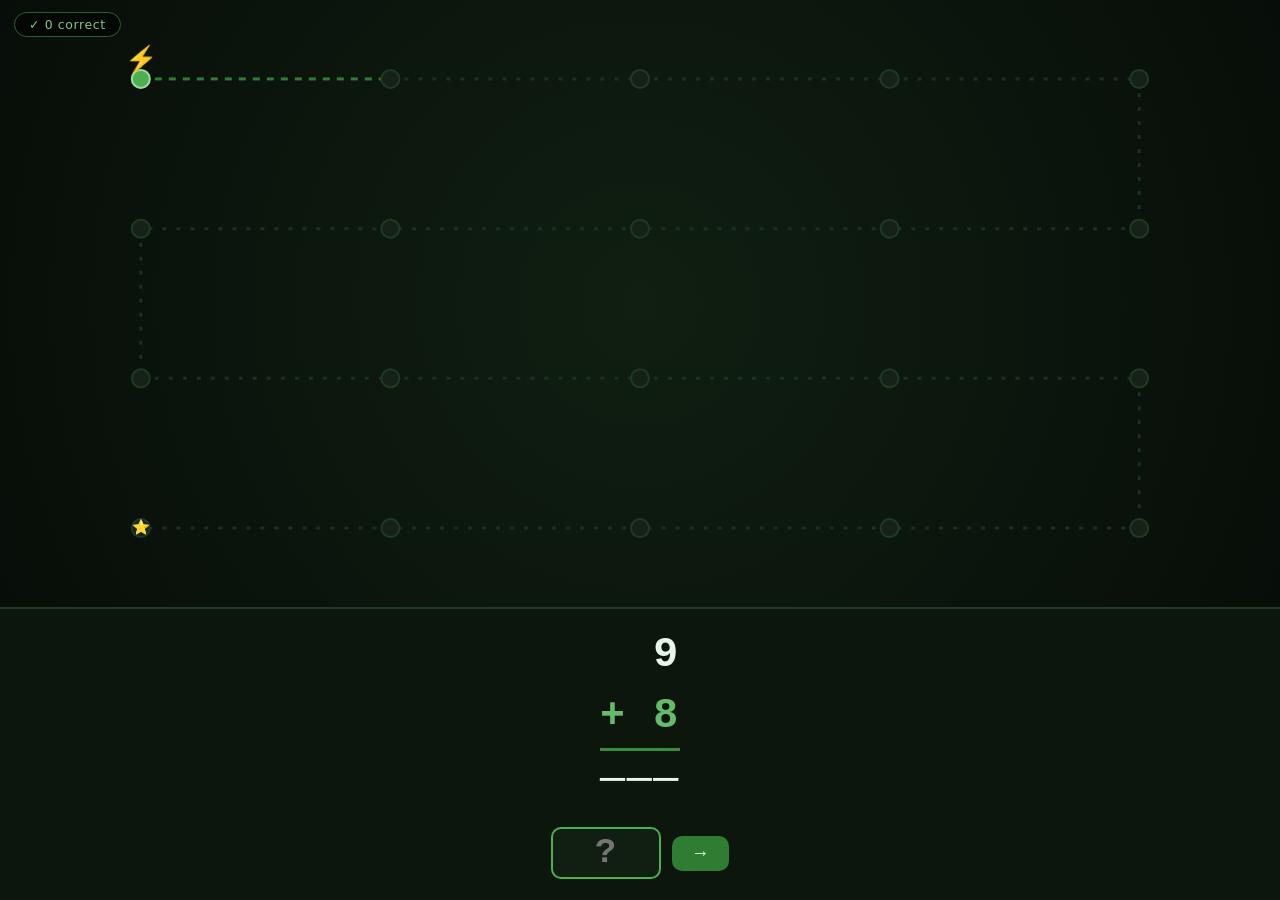
==== spoon-game/math-game/index.html @ b2544bc9 "Fix Vercel routing: serve landing page and both games from spoon-game/ Vercel project root is set to" ====
<!DOCTYPE html>
<html lang="en">
<head>
<meta charset="UTF-8">
<meta name="viewport" content="width=device-width, initial-scale=1.0">
<title>Math Adventure</title>
<style>
* { box-sizing: border-box; margin: 0; padding: 0; }

body {
  background: #080f09;
  font-family: 'Segoe UI', system-ui, sans-serif;
  height: 100dvh;
  display: flex;
  flex-direction: column;
  overflow: hidden;
  color: #fff;
  user-select: none;
}

/* ── Map area ─────────────────────────────── */
#mapWrap {
  flex: 1;
  position: relative;
  overflow: hidden;
}

canvas {
  display: block;
  width: 100%;
  height: 100%;
}

#scoreBadge {
  position: absolute;
  top: 12px;
  left: 14px;
  background: rgba(0,0,0,0.5);
  border: 1px solid #2e5c32;
  border-radius: 20px;
  padding: 4px 14px;
  font-size: 0.78rem;
  color: #81c784;
  pointer-events: none;
  letter-spacing: 0.05em;
}

/* ── Math panel ───────────────────────────── */
#mathPanel {
  background: #0c160d;
  border-top: 2px solid #1e3d22;
  padding: 1rem 1.2rem 1.3rem;
  display: flex;
  flex-direction: column;
  align-items: center;
  gap: 0.75rem;
}

.problem-block {
  font-family: 'Courier New', Courier, monospace;
  font-size: clamp(1.5rem, 5.5vw, 2.6rem);
  font-weight: 700;
  line-height: 1.45;
  color: #e8f5e9;
  text-align: right;
  letter-spacing: 0.04em;
}

.problem-block .line-b { color: #66bb6a; }

.problem-block .line-sep {
  border-top: 3px solid #388e3c;
  margin: 2px 0 4px;
}

.answer-row {
  display: flex;
  align-items: center;
  gap: 0.7rem;
}

#ansInput {
  font-family: 'Courier New', Courier, monospace;
  font-size: clamp(1.3rem, 5vw, 2.2rem);
  font-weight: 700;
  width: 110px;
  text-align: center;
  background: #111f13;
  border: 2px solid #2e5c32;
  border-radius: 10px;
  color: #fff;
  padding: 0.25rem 0.4rem;
  outline: none;
  transition: border-color 0.15s;
  -moz-appearance: textfield;
}
#ansInput::-webkit-outer-spin-button,
#ansInput::-webkit-inner-spin-button { -webkit-appearance: none; }
#ansInput:focus { border-color: #4caf50; }
#ansInput.wrong { animation: shake 0.35s ease; border-color: #e53935; }

@keyframes shake {
  0%,100% { transform: translateX(0); }
  20%      { transform: translateX(-7px); }
  40%      { transform: translateX(7px); }
  60%      { transform: translateX(-5px); }
  80%      { transform: translateX(5px); }
}

#goBtn {
  background: #2e7d32;
  border: none;
  border-radius: 10px;
  color: #fff;
  font-size: 1.15rem;
  font-weight: 800;
  padding: 0.4rem 1.2rem;
  cursor: pointer;
  transition: background 0.12s, transform 0.1s;
  letter-spacing: 0.04em;
}
#goBtn:hover  { background: #388e3c; }
#goBtn:active { transform: scale(0.94); }

/* ── Encounter overlay ────────────────────── */
#encOverlay {
  position: absolute;
  inset: 0;
  background: rgba(0,0,0,0.78);
  display: flex;
  align-items: center;
  justify-content: center;
  z-index: 20;
  opacity: 0;
  pointer-events: none;
  transition: opacity 0.25s;
}
#encOverlay.show {
  opacity: 1;
  pointer-events: auto;
}
.enc-card {
  background: #0e1a10;
  border: 2px solid #4caf50;
  border-radius: 22px;
  padding: 1.8rem 2.2rem;
  text-align: center;
  display: flex;
  flex-direction: column;
  align-items: center;
  gap: 0.6rem;
  animation: popIn 0.28s cubic-bezier(.34,1.56,.64,1);
}
@keyframes popIn {
  from { transform: scale(0.6); opacity: 0; }
  to   { transform: scale(1);   opacity: 1; }
}
.enc-wild {
  font-size: 0.72rem;
  letter-spacing: 0.14em;
  color: #66bb6a;
  text-transform: uppercase;
}
.enc-name {
  font-size: 1.9rem;
  font-weight: 900;
  color: #fff;
}
.enc-sprite {
  width: 112px;
  height: 112px;
  image-rendering: pixelated;
  animation: bob 0.7s ease-in-out infinite alternate;
}
@keyframes bob {
  from { transform: translateY(0); }
  to   { transform: translateY(-9px); }
}
.enc-btn {
  background: #2e7d32;
  border: none;
  border-radius: 10px;
  color: #fff;
  font-size: 0.95rem;
  font-weight: 700;
  padding: 0.55rem 2rem;
  cursor: pointer;
  margin-top: 0.3rem;
  transition: background 0.12s;
}
.enc-btn:hover { background: #388e3c; }

/* ── Win screen ───────────────────────────── */
#winScreen {
  position: absolute;
  inset: 0;
  background: rgba(0,0,0,0.88);
  display: none;
  flex-direction: column;
  align-items: center;
  justify-content: center;
  gap: 1rem;
  z-index: 30;
  text-align: center;
  padding: 1rem;
}
#winScreen.show { display: flex; }
.win-emoji { font-size: 4rem; animation: spin 1.5s linear infinite; }
@keyframes spin { to { transform: rotate(360deg); } }
.win-title {
  font-size: clamp(2rem, 8vw, 3.2rem);
  font-weight: 900;
  background: linear-gradient(135deg, #ffd700, #ff8c00);
  -webkit-background-clip: text;
  -webkit-text-fill-color: transparent;
  background-clip: text;
}
.win-sub { font-size: 1rem; color: #aaa; }
.win-btn {
  background: #ffd700;
  color: #111;
  border: none;
  border-radius: 14px;
  font-size: 1.05rem;
  font-weight: 800;
  padding: 0.75rem 2.5rem;
  cursor: pointer;
  margin-top: 0.4rem;
  transition: transform 0.1s;
}
.win-btn:active { transform: scale(0.95); }
</style>
</head>
<body>

<div id="mapWrap">
  <canvas id="mapCanvas"></canvas>
  <div id="scoreBadge">✓ 0 correct</div>

  <div id="encOverlay">
    <div class="enc-card">
      <div class="enc-wild">A wild Pokémon appeared!</div>
      <div class="enc-name" id="encName"></div>
      <img class="enc-sprite" id="encSprite" src="" alt="">
      <button class="enc-btn" id="encBtn">Continue →</button>
    </div>
  </div>

  <div id="winScreen">
    <div class="win-emoji">🏆</div>
    <div class="win-title">You Win!</div>
    <div class="win-sub" id="winSub"></div>
    <button class="win-btn" id="winBtn">Play Again</button>
  </div>
</div>

<div id="mathPanel">
  <div class="problem-block">
    <div id="lineA">&nbsp;</div>
    <div class="line-b" id="lineB">&nbsp;</div>
    <div class="line-sep" id="lineSep">&nbsp;</div>
  </div>
  <div class="answer-row">
    <input id="ansInput" type="text" inputmode="numeric" placeholder="?" autocomplete="off" spellcheck="false">
    <button id="goBtn">→</button>
  </div>
</div>

<script>
// ─── Pokémon data ────────────────────────────────────────────────────
const PKM = {
  1:'Bulbasaur', 4:'Charmander', 7:'Squirtle', 10:'Caterpie',
  13:'Weedle', 16:'Pidgey', 19:'Rattata', 21:'Spearow',
  23:'Ekans', 25:'Pikachu', 27:'Sandshrew', 29:'Nidoran♀',
  32:'Nidoran♂', 35:'Clefairy', 37:'Vulpix', 39:'Jigglypuff',
  41:'Zubat', 43:'Oddish', 46:'Paras', 48:'Venonat',
  50:'Diglett', 52:'Meowth', 54:'Psyduck', 56:'Mankey',
  58:'Growlithe', 60:'Poliwag', 63:'Abra', 66:'Machop',
  69:'Bellsprout', 72:'Tentacool', 74:'Geodude', 77:'Ponyta',
  79:'Slowpoke', 81:'Magnemite', 84:'Doduo', 86:'Seel',
  88:'Grimer', 90:'Shellder', 92:'Gastly', 95:'Onix',
  96:'Drowzee', 98:'Krabby', 100:'Voltorb', 102:'Exeggcute',
  104:'Cubone', 109:'Koffing', 111:'Rhyhorn', 113:'Chansey',
  114:'Tangela', 116:'Horsea', 118:'Goldeen', 120:'Staryu',
  122:'Mr. Mime', 123:'Scyther', 125:'Electabuzz', 126:'Magmar',
  127:'Pinsir', 129:'Magikarp', 131:'Lapras', 133:'Eevee',
  137:'Porygon', 138:'Omanyte', 140:'Kabuto', 143:'Snorlax',
  147:'Dratini', 150:'Mewtwo', 151:'Mew',
};
const PLAYER_ID = 25; // Pikachu

const POOL = Object.keys(PKM).map(Number).filter(id => id !== PLAYER_ID);
// Encounter node indices within the 20-node path (node 0 = start, never has encounter)
const ENC_POSITIONS = [2, 4, 7, 9, 12, 14, 16, 18, 19];

function shuffle(arr) {
  const a = [...arr];
  for (let i = a.length - 1; i > 0; i--) {
    const j = Math.floor(Math.random() * (i + 1));
    [a[i], a[j]] = [a[j], a[i]];
  }
  return a;
}

function buildPath() {
  const picked = shuffle(POOL).slice(0, ENC_POSITIONS.length);
  const encMap = {};
  ENC_POSITIONS.forEach((pos, i) => { encMap[pos] = picked[i]; });
  return Array.from({ length: 20 }, (_, i) => ({ pk: encMap[i] ?? null }));
}

function spriteUrl(id) {
  return `https://raw.githubusercontent.com/PokeAPI/sprites/master/sprites/pokemon/${id}.png`;
}

// ─── Map path ────────────────────────────────────────────────────────
let PATH = buildPath();

// ─── State ───────────────────────────────────────────────────────────
let curNode   = 0;
let playerX   = 0;
let playerY   = 0;
let moving    = false;
let moveFrom  = null;
let moveTo_   = null;
let moveStart = 0;
const MOVE_MS = 520;

let problem       = null;
let correctCount  = 0;
let revealed      = new Set([0]);
let encountered   = new Set();
let pendingEnc    = -1;
let gameOver      = false;

// ─── Sprite cache ────────────────────────────────────────────────────
const imgCache = {};
function getImg(id) {
  if (!imgCache[id]) {
    const img = new Image();
    img.src = spriteUrl(id);
    imgCache[id] = img;
  }
  return imgCache[id];
}
// Preload player + this run's encounter Pokémon
getImg(PLAYER_ID);
PATH.forEach(n => { if (n.pk) getImg(n.pk); });

// ─── Canvas / layout ─────────────────────────────────────────────────
const canvas = document.getElementById('mapCanvas');
const ctx    = canvas.getContext('2d');
let nodePos  = [];

function computeLayout() {
  canvas.width  = canvas.offsetWidth  * devicePixelRatio;
  canvas.height = canvas.offsetHeight * devicePixelRatio;
  ctx.scale(devicePixelRatio, devicePixelRatio);

  const W = canvas.offsetWidth;
  const H = canvas.offsetHeight;

  const COLS   = 5;
  const rows   = Math.ceil(PATH.length / COLS);
  const padX   = W * 0.11;
  const padY   = H * 0.13;
  const gapX   = (W - padX * 2) / (COLS - 1);
  const gapY   = rows > 1 ? (H - padY * 2) / (rows - 1) : 0;

  nodePos = PATH.map((_, i) => {
    const row = Math.floor(i / COLS);
    const col = i % COLS;
    const x   = padX + (row % 2 === 0 ? col : COLS - 1 - col) * gapX;
    const y   = padY + row * gapY;
    return { x, y };
  });

  playerX = nodePos[curNode].x;
  playerY = nodePos[curNode].y;
}

// ─── Render loop ─────────────────────────────────────────────────────
const NODE_R  = 9;
const PLR_SZ  = 96;

function draw(now) {
  const W = canvas.offsetWidth;
  const H = canvas.offsetHeight;
  ctx.clearRect(0, 0, W, H);

  // Background
  const grad = ctx.createRadialGradient(W/2, H/2, 0, W/2, H/2, Math.max(W, H) * 0.7);
  grad.addColorStop(0, '#101f12');
  grad.addColorStop(1, '#050906');
  ctx.fillStyle = grad;
  ctx.fillRect(0, 0, W, H);

  // Move animation update
  if (moving) {
    const t    = Math.min((now - moveStart) / MOVE_MS, 1);
    const ease = 1 - Math.pow(1 - t, 3);
    playerX = lerp(moveFrom.x, moveTo_.x, ease);
    playerY = lerp(moveFrom.y, moveTo_.y, ease);
    if (t >= 1) {
      moving  = false;
      playerX = moveTo_.x;
      playerY = moveTo_.y;
      onArrived();
    }
  }

  // Connections
  for (let i = 0; i < PATH.length - 1; i++) {
    const a    = nodePos[i];
    const b    = nodePos[i + 1];
    const vis  = revealed.has(i) && revealed.has(i + 1);
    const half = revealed.has(i) && !revealed.has(i + 1);

    ctx.beginPath();
    ctx.moveTo(a.x, a.y);
    ctx.lineTo(b.x, b.y);
    ctx.lineWidth = 3;
    if (vis) {
      ctx.strokeStyle = '#4caf50';
      ctx.setLineDash([]);
    } else if (half) {
      ctx.strokeStyle = '#2e7d32';
      ctx.setLineDash([7, 7]);
    } else {
      ctx.strokeStyle = '#1a3020';
      ctx.setLineDash([4, 10]);
    }
    ctx.stroke();
    ctx.setLineDash([]);
  }

  // Nodes
  for (let i = 0; i < PATH.length; i++) {
    const { x, y } = nodePos[i];
    const vis  = revealed.has(i);
    const hasPk = !!PATH[i].pk;
    const isEnd = i === PATH.length - 1;

    // Glow halo on Pokémon nodes
    if (vis && hasPk) {
      const halo = ctx.createRadialGradient(x, y, 0, x, y, NODE_R + 12);
      halo.addColorStop(0, 'rgba(255,215,0,0.32)');
      halo.addColorStop(1, 'rgba(255,215,0,0)');
      ctx.beginPath();
      ctx.arc(x, y, NODE_R + 12, 0, Math.PI * 2);
      ctx.fillStyle = halo;
      ctx.fill();
    }

    // Circle
    ctx.beginPath();
    ctx.arc(x, y, NODE_R, 0, Math.PI * 2);
    if (!vis) {
      ctx.fillStyle = '#162218';
    } else if (isEnd) {
      ctx.fillStyle = '#ffd700';
    } else if (hasPk) {
      ctx.fillStyle = '#ffb300';
    } else {
      ctx.fillStyle = '#4caf50';
    }
    ctx.fill();
    ctx.lineWidth = 2;
    ctx.strokeStyle = vis ? (isEnd ? '#ffe57f' : '#a5d6a7') : '#1e3a22';
    ctx.stroke();

    // Revealed Pokémon sprite above node
    if (encountered.has(i) && hasPk) {
      const img = getImg(PATH[i].pk);
      if (img.complete && img.naturalWidth) {
        const sz = 96;
        ctx.drawImage(img, x - sz / 2, y - sz - NODE_R - 2, sz, sz);
      }
    }

    // End flag
    if (isEnd && !vis) {
      ctx.font = `${NODE_R * 1.6}px sans-serif`;
      ctx.textAlign = 'center';
      ctx.textBaseline = 'middle';
      ctx.fillText('⭐', x, y);
    }
  }

  // Player (Pikachu)
  const bob = Math.sin(now / 370) * 2.5;
  const pImg = getImg(PLAYER_ID);
  if (pImg.complete && pImg.naturalWidth) {
    ctx.drawImage(pImg, playerX - PLR_SZ / 2, playerY - PLR_SZ / 2 + bob, PLR_SZ, PLR_SZ);
  } else {
    ctx.font = '26px sans-serif';
    ctx.textAlign = 'center';
    ctx.textBaseline = 'alphabetic';
    ctx.fillText('⚡', playerX, playerY - NODE_R + bob);
  }

  requestAnimationFrame(draw);
}

function lerp(a, b, t) { return a + (b - a) * t; }

// ─── Game logic ───────────────────────────────────────────────────────
function startMove(from, to) {
  moveFrom  = { ...nodePos[from] };
  moveTo_   = { ...nodePos[to] };
  moveStart = performance.now();
  moving    = true;
}

function onArrived() {
  revealed.add(curNode);
  if (curNode === PATH.length - 1) {
    showWin();
    return;
  }
  const node = PATH[curNode];
  if (node.pk && !encountered.has(curNode)) {
    pendingEnc = curNode;
    showEncounter(node.pk);
  } else {
    nextProblem();
    focusInput();
  }
}

// ─── Encounter ────────────────────────────────────────────────────────
function showEncounter(id) {
  document.getElementById('encName').textContent = (PKM[id] || `#${id}`).toUpperCase();
  document.getElementById('encSprite').src = spriteUrl(id);
  document.getElementById('encOverlay').classList.add('show');
}

document.getElementById('encBtn').addEventListener('click', () => {
  if (pendingEnc >= 0) {
    encountered.add(pendingEnc);
    pendingEnc = -1;
  }
  document.getElementById('encOverlay').classList.remove('show');
  nextProblem();
  focusInput();
});

// ─── Win ──────────────────────────────────────────────────────────────
function showWin() {
  gameOver = true;
  document.getElementById('winSub').textContent =
    `${correctCount} correct answers · ${encountered.size} Pokémon found!`;
  document.getElementById('winScreen').classList.add('show');
}

document.getElementById('winBtn').addEventListener('click', resetGame);

function resetGame() {
  PATH         = buildPath();
  PATH.forEach(n => { if (n.pk) getImg(n.pk); });
  curNode      = 0;
  correctCount = 0;
  revealed     = new Set([0]);
  encountered  = new Set();
  pendingEnc   = -1;
  moving       = false;
  gameOver     = false;
  playerX      = nodePos[0].x;
  playerY      = nodePos[0].y;
  document.getElementById('winScreen').classList.remove('show');
  document.getElementById('scoreBadge').textContent = '✓ 0 correct';
  nextProblem();
  focusInput();
}

// ─── Math problems ────────────────────────────────────────────────────
function rand(min, max) {
  return Math.floor(Math.random() * (max - min + 1)) + min;
}

function nextProblem() {
  const level = curNode;
  const cap   = Math.min(9 + Math.floor(level * 4.5), 99);
  const isAdd = Math.random() > 0.38;

  let a, b, op, ans;
  if (isAdd) {
    a   = rand(1, cap);
    b   = rand(1, cap);
    op  = '+';
    ans = a + b;
  } else {
    a   = rand(2, cap);
    b   = rand(1, a);
    op  = '−';
    ans = a - b;
  }
  problem = { ans };

  // Three-line vertical format (right-aligned, monospace)
  const dw   = Math.max(String(a).length, String(b).length);
  const lineA = String(a).padStart(dw + 2);           // "  24"
  const lineB = op + ' ' + String(b).padStart(dw);    // "+ 13"
  const sep   = '─'.repeat(dw + 2);

  document.getElementById('lineA').textContent   = lineA;
  document.getElementById('lineB').textContent   = lineB;
  document.getElementById('lineSep').textContent = sep;

  const inp = document.getElementById('ansInput');
  inp.value = '';
  inp.classList.remove('wrong');
}

function checkAnswer() {
  if (!problem || moving || gameOver) return;
  const inp = document.getElementById('ansInput');
  const val = parseInt(inp.value, 10);
  if (isNaN(val)) return;

  if (val === problem.ans) {
    correctCount++;
    document.getElementById('scoreBadge').textContent = `✓ ${correctCount} correct`;
    inp.value = '';
    const from = curNode;
    curNode++;
    startMove(from, curNode);
  } else {
    inp.classList.remove('wrong');
    void inp.offsetWidth;
    inp.classList.add('wrong');
    inp.value = '';
  }
}

function focusInput() {
  setTimeout(() => document.getElementById('ansInput').focus(), 60);
}

// ─── Input events ─────────────────────────────────────────────────────
document.getElementById('ansInput').addEventListener('keydown', e => {
  if (e.key === 'Enter') checkAnswer();
});
document.getElementById('goBtn').addEventListener('click', checkAnswer);

// ─── Boot ─────────────────────────────────────────────────────────────
window.addEventListener('resize', () => {
  computeLayout();
});

computeLayout();
nextProblem();
requestAnimationFrame(draw);
focusInput();
</script>
</body>
</html>
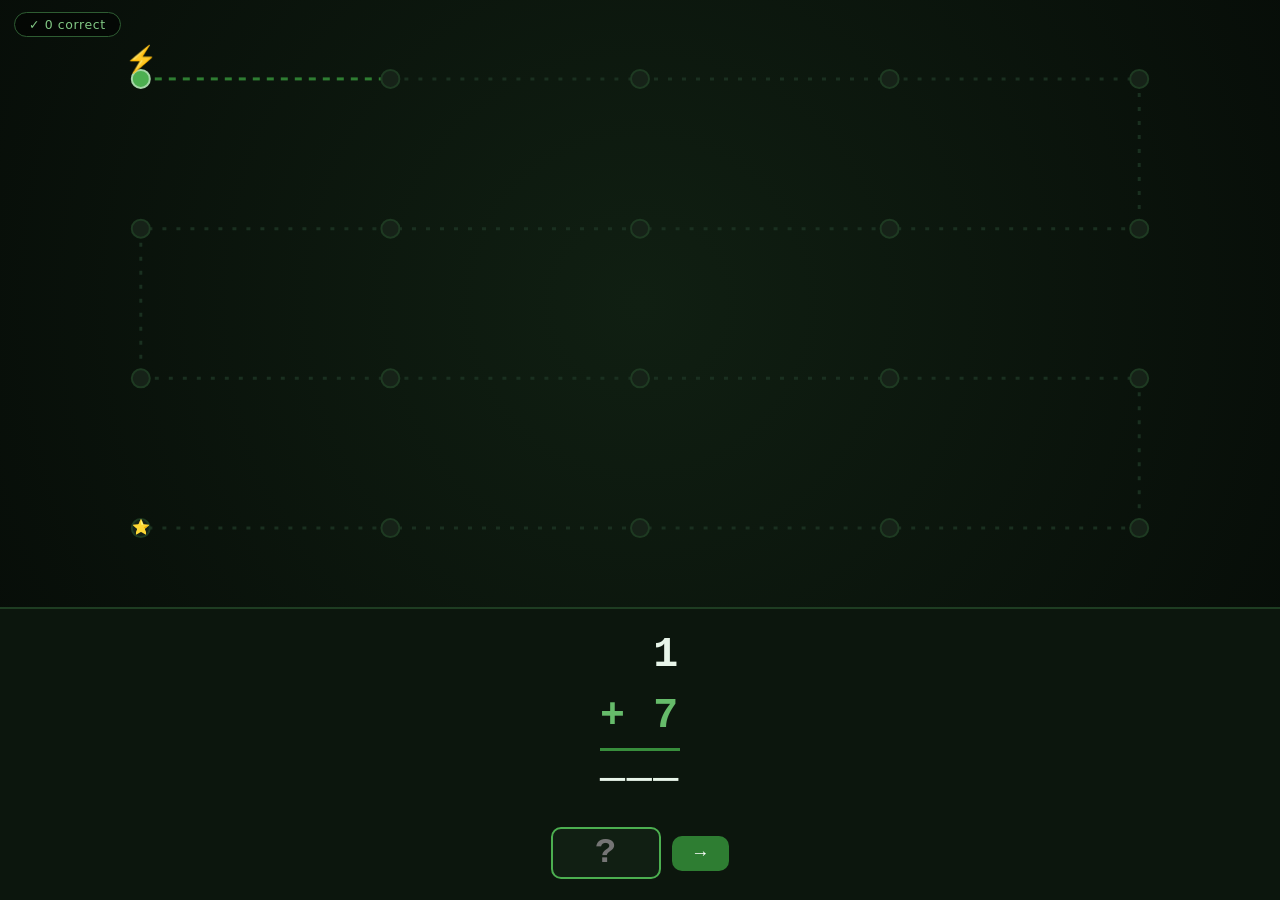
==== commit ba465c4d: "Redirect to home on refresh in game pages Co-Authored-By: Claude Sonnet 4.6 <noreply@anthropic.com>" ====
--- a/spoon-game/math-game/index.html
+++ b/spoon-game/math-game/index.html
@@ -4,6 +4,7 @@
 <meta charset="UTF-8">
 <meta name="viewport" content="width=device-width, initial-scale=1.0">
 <title>Math Adventure</title>
+<script>if(performance.getEntriesByType('navigation')[0]?.type==='reload')location.replace('../index.html');</script>
 <style>
 * { box-sizing: border-box; margin: 0; padding: 0; }
 
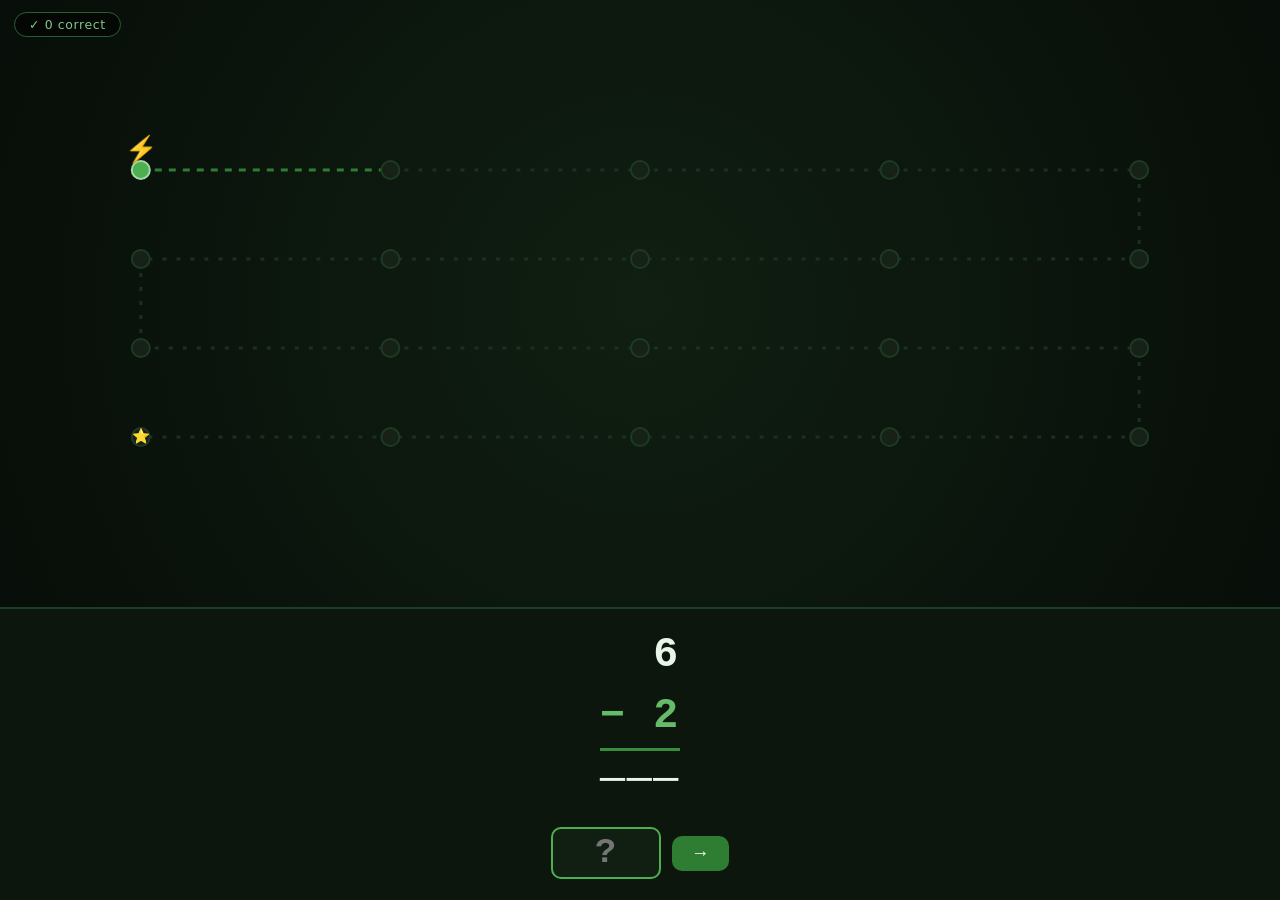
==== commit 74ad263a: "Pull map grid down to give top Pokémon sprites more room Co-Authored-By: Claude Sonnet 4.6 <noreply@" ====
--- a/spoon-game/math-game/index.html
+++ b/spoon-game/math-game/index.html
@@ -364,7 +364,7 @@
   const COLS   = 5;
   const rows   = Math.ceil(PATH.length / COLS);
   const padX   = W * 0.11;
-  const padY   = H * 0.13;
+  const padY   = H * 0.28;
   const gapX   = (W - padX * 2) / (COLS - 1);
   const gapY   = rows > 1 ? (H - padY * 2) / (rows - 1) : 0;
 
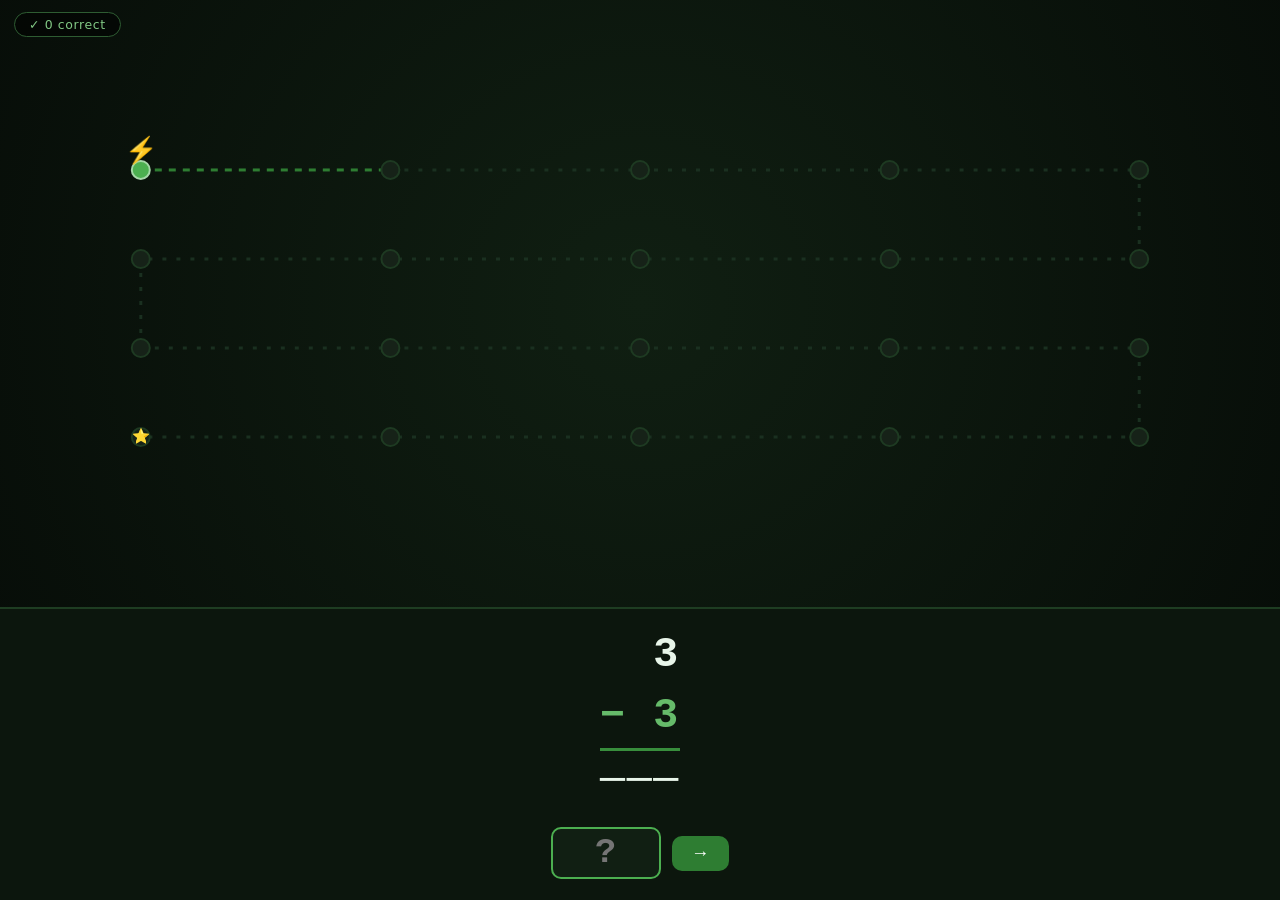
==== commit bf793d24: "Last row 3-digit problems; random legendary at final node - Nodes 15-19 (last row) get 3-digit addit" ====
--- a/spoon-game/math-game/index.html
+++ b/spoon-game/math-game/index.html
@@ -240,7 +240,7 @@
 
   <div id="encOverlay">
     <div class="enc-card">
-      <div class="enc-wild">A wild Pokémon appeared!</div>
+      <div class="enc-wild" id="encWild">A wild Pokémon appeared!</div>
       <div class="enc-name" id="encName"></div>
       <img class="enc-sprite" id="encSprite" src="" alt="">
       <button class="enc-btn" id="encBtn">Continue →</button>
@@ -286,13 +286,16 @@
   122:'Mr. Mime', 123:'Scyther', 125:'Electabuzz', 126:'Magmar',
   127:'Pinsir', 129:'Magikarp', 131:'Lapras', 133:'Eevee',
   137:'Porygon', 138:'Omanyte', 140:'Kabuto', 143:'Snorlax',
+  144:'Articuno', 145:'Zapdos', 146:'Moltres',
   147:'Dratini', 150:'Mewtwo', 151:'Mew',
 };
-const PLAYER_ID = 25; // Pikachu
-
-const POOL = Object.keys(PKM).map(Number).filter(id => id !== PLAYER_ID);
-// Encounter node indices within the 20-node path (node 0 = start, never has encounter)
-const ENC_POSITIONS = [2, 4, 7, 9, 12, 14, 16, 18, 19];
+const PLAYER_ID   = 25; // Pikachu
+const LEGENDARIES = [144, 145, 146, 150, 151];
+
+const POOL = Object.keys(PKM).map(Number).filter(id => id !== PLAYER_ID && !LEGENDARIES.includes(id));
+// Encounter node indices (0 = start, never has encounter; 19 = end, always legendary)
+const ENC_POSITIONS = [2, 4, 7, 9, 12, 14, 16, 18];
+const LAST_NODE     = 19;
 
 function shuffle(arr) {
   const a = [...arr];
@@ -304,9 +307,11 @@
 }
 
 function buildPath() {
-  const picked = shuffle(POOL).slice(0, ENC_POSITIONS.length);
-  const encMap = {};
+  const picked    = shuffle(POOL).slice(0, ENC_POSITIONS.length);
+  const legendary = LEGENDARIES[Math.floor(Math.random() * LEGENDARIES.length)];
+  const encMap    = {};
   ENC_POSITIONS.forEach((pos, i) => { encMap[pos] = picked[i]; });
+  encMap[LAST_NODE] = legendary;
   return Array.from({ length: 20 }, (_, i) => ({ pk: encMap[i] ?? null }));
 }
 
@@ -531,6 +536,10 @@
 
 // ─── Encounter ────────────────────────────────────────────────────────
 function showEncounter(id) {
+  const isLegendary = LEGENDARIES.includes(id);
+  document.getElementById('encWild').textContent =
+    isLegendary ? '✨ A legendary Pokémon appeared! ✨' : 'A wild Pokémon appeared!';
+  document.getElementById('encWild').style.color = isLegendary ? '#ffd700' : '#66bb6a';
   document.getElementById('encName').textContent = (PKM[id] || `#${id}`).toUpperCase();
   document.getElementById('encSprite').src = spriteUrl(id);
   document.getElementById('encOverlay').classList.add('show');
@@ -580,21 +589,36 @@
 }
 
 function nextProblem() {
-  const level = curNode;
-  const cap   = Math.min(9 + Math.floor(level * 4.5), 99);
-  const isAdd = Math.random() > 0.38;
+  const level     = curNode;
+  const lastRow   = curNode >= 15;
+  const isAdd     = Math.random() > 0.38;
 
   let a, b, op, ans;
-  if (isAdd) {
-    a   = rand(1, cap);
-    b   = rand(1, cap);
-    op  = '+';
-    ans = a + b;
+  if (lastRow) {
+    if (isAdd) {
+      a   = rand(100, 500);
+      b   = rand(100, 500);
+      op  = '+';
+      ans = a + b;
+    } else {
+      a   = rand(200, 999);
+      b   = rand(100, a - 1);
+      op  = '−';
+      ans = a - b;
+    }
   } else {
-    a   = rand(2, cap);
-    b   = rand(1, a);
-    op  = '−';
-    ans = a - b;
+    const cap = Math.min(9 + Math.floor(level * 4.5), 99);
+    if (isAdd) {
+      a   = rand(1, cap);
+      b   = rand(1, cap);
+      op  = '+';
+      ans = a + b;
+    } else {
+      a   = rand(2, cap);
+      b   = rand(1, a);
+      op  = '−';
+      ans = a - b;
+    }
   }
   problem = { ans };
 
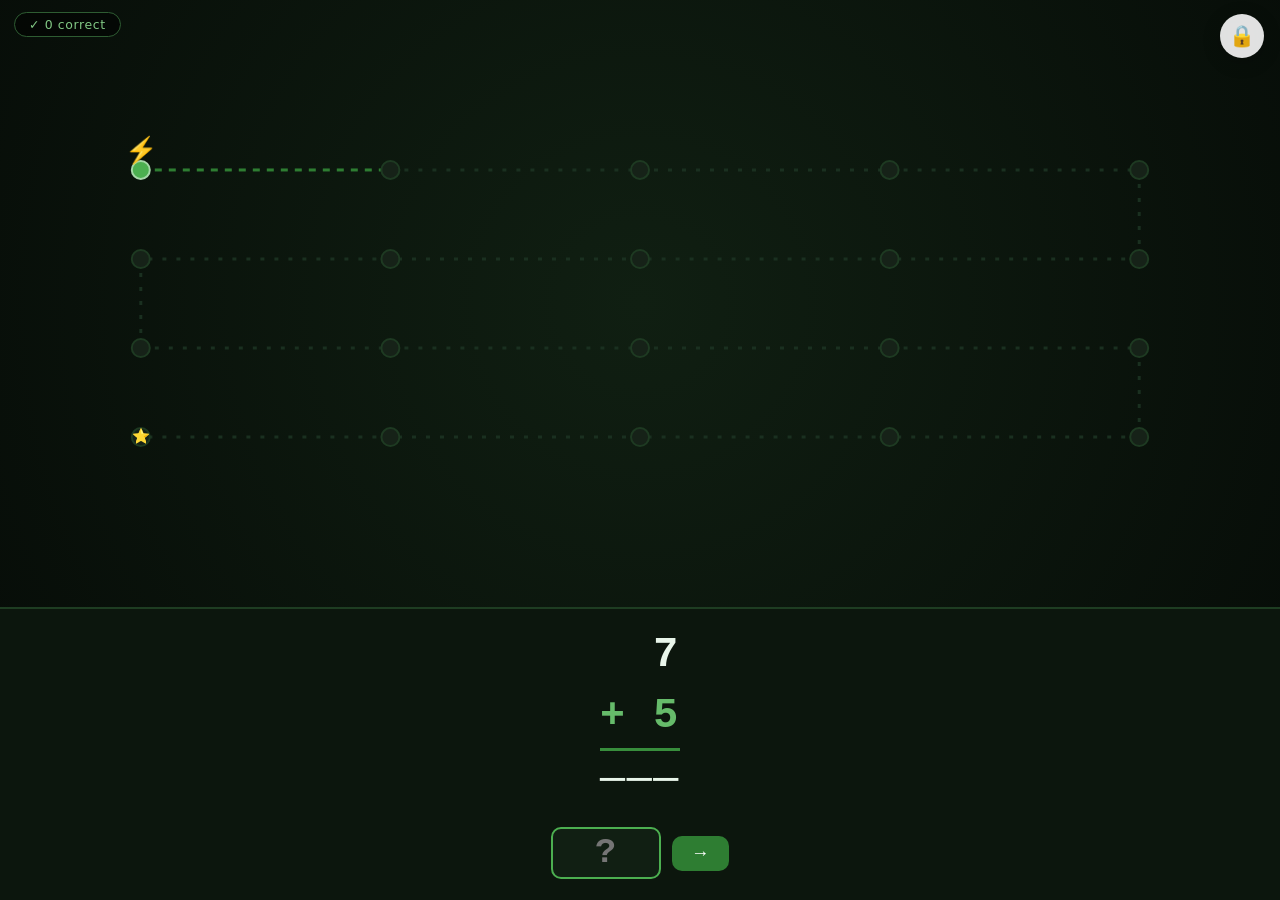
==== commit dbb5d964: "Add lock/PIN cheat mode to math game (PIN: 6767) Lock button top-right opens PIN modal; correct code" ====
--- a/spoon-game/math-game/index.html
+++ b/spoon-game/math-game/index.html
@@ -230,9 +230,118 @@
   transition: transform 0.1s;
 }
 .win-btn:active { transform: scale(0.95); }
+
+/* ── Lock & PIN ───────────────────────────── */
+.lock-btn {
+  position: fixed; top: 14px; right: 16px; z-index: 99;
+  font-size: 1.3rem; width: 44px; height: 44px; border-radius: 50%; border: none;
+  background: rgba(255,255,255,.88); cursor: pointer;
+  box-shadow: 0 4px 18px rgba(0,0,0,.22); backdrop-filter: blur(6px);
+  display: flex; align-items: center; justify-content: center;
+  transition: transform .15s, box-shadow .15s;
+}
+.lock-btn:hover  { transform: scale(1.1); box-shadow: 0 6px 22px rgba(0,0,0,.3); }
+.lock-btn:active { transform: scale(.9); }
+
+.pin-overlay {
+  position: fixed; inset: 0; z-index: 500;
+  background: rgba(0,0,0,.6); backdrop-filter: blur(5px);
+  display: flex; align-items: center; justify-content: center;
+  opacity: 0; pointer-events: none; transition: opacity .22s;
+}
+.pin-overlay.show { opacity: 1; pointer-events: all; }
+
+.pin-card {
+  position: relative;
+  background: linear-gradient(155deg,#1a1a2e,#16213e 60%,#0f3460);
+  border: 2px solid rgba(255,255,255,.18);
+  border-radius: 24px;
+  box-shadow: 0 24px 64px rgba(0,0,0,.6), inset 0 1px 0 rgba(255,255,255,.1);
+  padding: 36px 32px 28px;
+  width: min(310px,90vw);
+  display: flex; flex-direction: column; align-items: center; gap: 8px;
+  animation: pin-pop .3s cubic-bezier(.34,1.56,.64,1);
+}
+.pin-overlay:not(.show) .pin-card { animation: none; }
+@keyframes pin-pop { from{transform:scale(.84);opacity:0} to{transform:scale(1);opacity:1} }
+
+.pin-close {
+  position: absolute; top: 10px; right: 10px;
+  background: rgba(255,255,255,.1); border: none; border-radius: 8px;
+  color: rgba(255,255,255,.55); font-size: .85rem;
+  width: 26px; height: 26px; cursor: pointer;
+  display: flex; align-items: center; justify-content: center;
+  transition: background .15s, color .15s;
+}
+.pin-close:hover { background: rgba(255,255,255,.22); color: white; }
+
+.pin-logo  { font-size: 2.6rem; }
+.pin-title { font-size: 1.25rem; font-weight: 900; color: white; text-shadow: 0 2px 10px rgba(77,150,255,.5); }
+.pin-sub   { font-size: .8rem; color: rgba(255,255,255,.55); text-align: center; margin-bottom: 2px; }
+
+#pinForm { width: 100%; display: flex; flex-direction: column; align-items: center; gap: 8px; }
+
+.pin-input {
+  width: 100%; padding: 12px 16px; border-radius: 12px;
+  border: 2px solid rgba(255,255,255,.18);
+  background: rgba(255,255,255,.09); color: white;
+  font-size: 1.5rem; font-family: inherit;
+  text-align: center; letter-spacing: .35em;
+  outline: none; transition: border-color .2s, box-shadow .2s;
+}
+.pin-input::placeholder { font-size: 1.1rem; letter-spacing: .2em; color: rgba(255,255,255,.25); }
+.pin-input:focus { border-color: rgba(77,150,255,.7); box-shadow: 0 0 0 3px rgba(77,150,255,.2); }
+.pin-input.pin-shake { animation: pin-shake .4s ease; }
+@keyframes pin-shake {
+  0%,100%{transform:translateX(0)}
+  20%{transform:translateX(-8px)} 40%{transform:translateX(8px)}
+  60%{transform:translateX(-5px)} 80%{transform:translateX(5px)}
+}
+
+.pin-error  { min-height: 1em; font-size: .82rem; color: #ff6b6b; font-weight: bold; text-align: center; }
+
+.pin-submit {
+  width: 100%; padding: 12px; border-radius: 12px; border: none; cursor: pointer;
+  font-size: .95rem; font-family: inherit; font-weight: 900;
+  background: linear-gradient(135deg,#4d96ff,#c77dff);
+  color: white; box-shadow: 0 6px 20px rgba(77,150,255,.35);
+  transition: transform .15s, box-shadow .15s; margin-top: 2px;
+}
+.pin-submit:hover  { transform: translateY(-2px); box-shadow: 0 8px 24px rgba(77,150,255,.5); }
+.pin-submit:active { transform: scale(.97); }
+
+.skip-btn {
+  position: fixed; top: 14px; left: 50%; transform: translateX(-50%);
+  font-size: .95rem; font-family: inherit; font-weight: 900;
+  padding: 8px 24px; border-radius: 28px; border: none; cursor: pointer;
+  background: rgba(255,255,255,.88); color: #5038a0;
+  box-shadow: 0 4px 18px rgba(0,0,0,.22); z-index: 99;
+  backdrop-filter: blur(6px);
+  transition: background .15s, box-shadow .15s;
+}
+.skip-btn:hover  { background: white; box-shadow: 0 6px 22px rgba(0,0,0,.3); }
+.skip-btn:active { transform: translateX(-50%) scale(.96); }
 </style>
 </head>
 <body>
+
+<!-- PIN MODAL -->
+<div class="pin-overlay" id="pinOverlay">
+  <div class="pin-card">
+    <button class="pin-close" id="pinClose" type="button">✕</button>
+    <div class="pin-logo">🔐</div>
+    <div class="pin-title">Cheat Mode</div>
+    <div class="pin-sub">Enter PIN to unlock skip problem</div>
+    <form id="pinForm" autocomplete="off">
+      <input type="password" class="pin-input" id="pinInput" placeholder="· · · ·" maxlength="6" inputmode="numeric" pattern="[0-9]*">
+      <div class="pin-error" id="pinError"></div>
+      <button type="submit" class="pin-submit">Unlock ✨</button>
+    </form>
+  </div>
+</div>
+
+<button class="lock-btn" id="lockBtn" title="Unlock cheat mode">🔒</button>
+<button class="skip-btn" id="skipBtn" style="display:none">⏭ Skip Problem</button>
 
 <div id="mapWrap">
   <canvas id="mapCanvas"></canvas>
@@ -668,6 +777,65 @@
 });
 document.getElementById('goBtn').addEventListener('click', checkAnswer);
 
+// ─── Lock / PIN cheat mode ────────────────────────────────────────────
+(function () {
+  const SECRET     = '6767';
+  const pinOverlay = document.getElementById('pinOverlay');
+  const pinForm    = document.getElementById('pinForm');
+  const pinInput   = document.getElementById('pinInput');
+  const pinError   = document.getElementById('pinError');
+  const pinClose   = document.getElementById('pinClose');
+  const lockBtn    = document.getElementById('lockBtn');
+  const skipBtn    = document.getElementById('skipBtn');
+  let unlocked = false;
+
+  function openModal() {
+    pinInput.value = '';
+    pinError.textContent = '';
+    pinOverlay.classList.add('show');
+    setTimeout(() => pinInput.focus(), 50);
+  }
+
+  function closeModal() {
+    pinOverlay.classList.remove('show');
+  }
+
+  function setUnlocked(state) {
+    unlocked              = state;
+    lockBtn.textContent   = state ? '🔓' : '🔒';
+    lockBtn.title         = state ? 'Lock cheat mode' : 'Unlock cheat mode';
+    skipBtn.style.display = state ? '' : 'none';
+  }
+
+  lockBtn.addEventListener('click', () => {
+    if (unlocked) { setUnlocked(false); return; }
+    openModal();
+  });
+
+  pinForm.addEventListener('submit', e => {
+    e.preventDefault();
+    if (pinInput.value === SECRET) {
+      setUnlocked(true);
+      closeModal();
+    } else {
+      pinError.textContent = 'Wrong PIN!';
+      pinInput.value = '';
+      pinInput.classList.add('pin-shake');
+      pinInput.addEventListener('animationend', () => pinInput.classList.remove('pin-shake'), { once: true });
+    }
+  });
+
+  pinClose.addEventListener('click', closeModal);
+
+  skipBtn.addEventListener('click', () => {
+    if (!unlocked || moving || gameOver) return;
+    if (curNode >= PATH.length - 1) return;
+    const from = curNode;
+    curNode++;
+    startMove(from, curNode);
+  });
+})();
+
 // ─── Boot ─────────────────────────────────────────────────────────────
 window.addEventListener('resize', () => {
   computeLayout();
